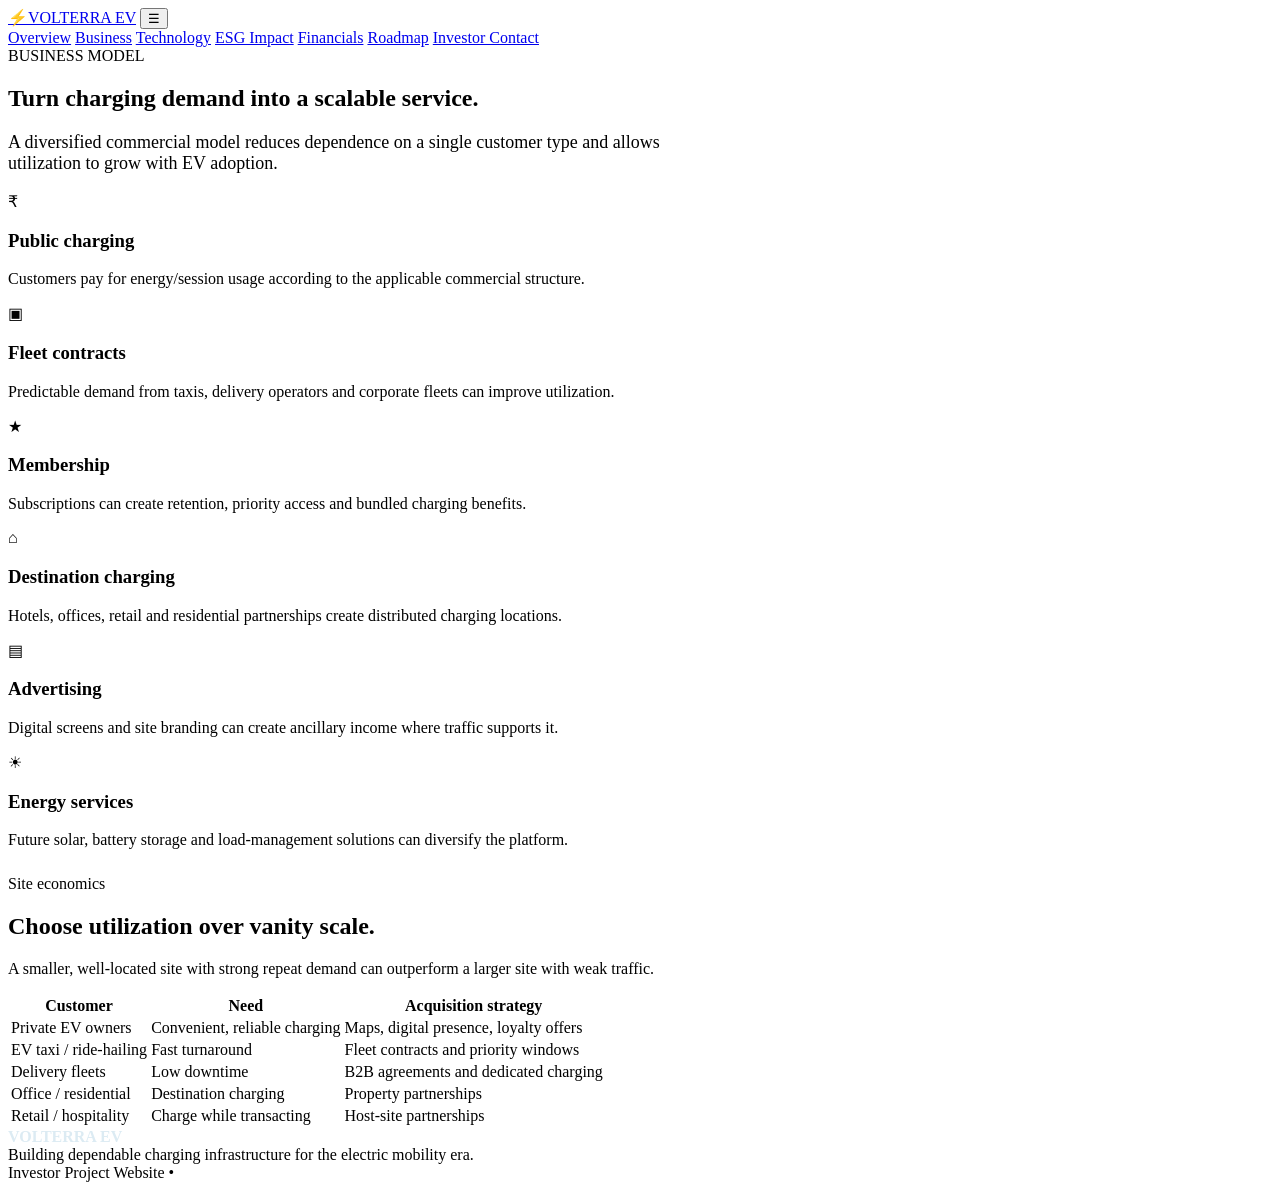
==== business.html @ 2afdd4a2 "Add files via upload" ====
<!doctype html>
<html lang="en"><head><meta charset="utf-8"><meta name="viewport" content="width=device-width,initial-scale=1">
<title>EV Charging Station Business Model | VOLTERRA EV</title><meta name="description" content="Investor project website for a scalable EV charging station business.">
<link rel="stylesheet" href="assets/style.css"></head><body>

    <nav class="nav"><div class="container nav-inner">
      <a class="brand" href="index.html"><span class="logo">⚡</span><span>VOLTERRA<span style="color:var(--green)"> EV</span></span></a>
      <button class="menu">☰</button>
      <div class="navlinks">
        <a class="" href="index.html">Overview</a>
        <a class="active" href="business.html">Business</a>
        <a class="" href="technology.html">Technology</a>
        <a class="" href="impact.html">ESG Impact</a>
        <a class="" href="financials.html">Financials</a>
        <a class="" href="roadmap.html">Roadmap</a>
        <a class="btn primary" href="investor.html">Investor Contact</a>
      </div>
    </div></nav>
    <main>
<section class="page-hero"><div class="container reveal"><span class="tag">BUSINESS MODEL</span><h1>Turn charging demand into a <span>scalable service.</span></h1><p style="max-width:720px;color:var(--muted);font-size:18px">A diversified commercial model reduces dependence on a single customer type and allows utilization to grow with EV adoption.</p></div></section>
<section><div class="container"><div class="cards">
<div class="card reveal"><div class="icon">₹</div><h3>Public charging</h3><p>Customers pay for energy/session usage according to the applicable commercial structure.</p></div>
<div class="card reveal"><div class="icon">▣</div><h3>Fleet contracts</h3><p>Predictable demand from taxis, delivery operators and corporate fleets can improve utilization.</p></div>
<div class="card reveal"><div class="icon">★</div><h3>Membership</h3><p>Subscriptions can create retention, priority access and bundled charging benefits.</p></div>
<div class="card reveal"><div class="icon">⌂</div><h3>Destination charging</h3><p>Hotels, offices, retail and residential partnerships create distributed charging locations.</p></div>
<div class="card reveal"><div class="icon">▤</div><h3>Advertising</h3><p>Digital screens and site branding can create ancillary income where traffic supports it.</p></div>
<div class="card reveal"><div class="icon">☀</div><h3>Energy services</h3><p>Future solar, battery storage and load-management solutions can diversify the platform.</p></div>
</div></div></section>
<section style="padding-top:10px"><div class="container"><div class="section-head reveal"><div class="kicker">Site economics</div><h2>Choose utilization over vanity scale.</h2><p>A smaller, well-located site with strong repeat demand can outperform a larger site with weak traffic.</p></div>
<div class="table-wrap reveal"><table><thead><tr><th>Customer</th><th>Need</th><th>Acquisition strategy</th></tr></thead><tbody>
<tr><td>Private EV owners</td><td>Convenient, reliable charging</td><td>Maps, digital presence, loyalty offers</td></tr>
<tr><td>EV taxi / ride-hailing</td><td>Fast turnaround</td><td>Fleet contracts and priority windows</td></tr>
<tr><td>Delivery fleets</td><td>Low downtime</td><td>B2B agreements and dedicated charging</td></tr>
<tr><td>Office / residential</td><td>Destination charging</td><td>Property partnerships</td></tr>
<tr><td>Retail / hospitality</td><td>Charge while transacting</td><td>Host-site partnerships</td></tr>
</tbody></table></div></div></section>
</main>
    <footer><div class="container footer-inner">
      <div><b style="color:#dcebf3">VOLTERRA EV</b><br>Building dependable charging infrastructure for the electric mobility era.</div>
      <div>Investor Project Website • <span id="year"></span></div>
    </div></footer>
    <script src="assets/app.js"></script></body></html>
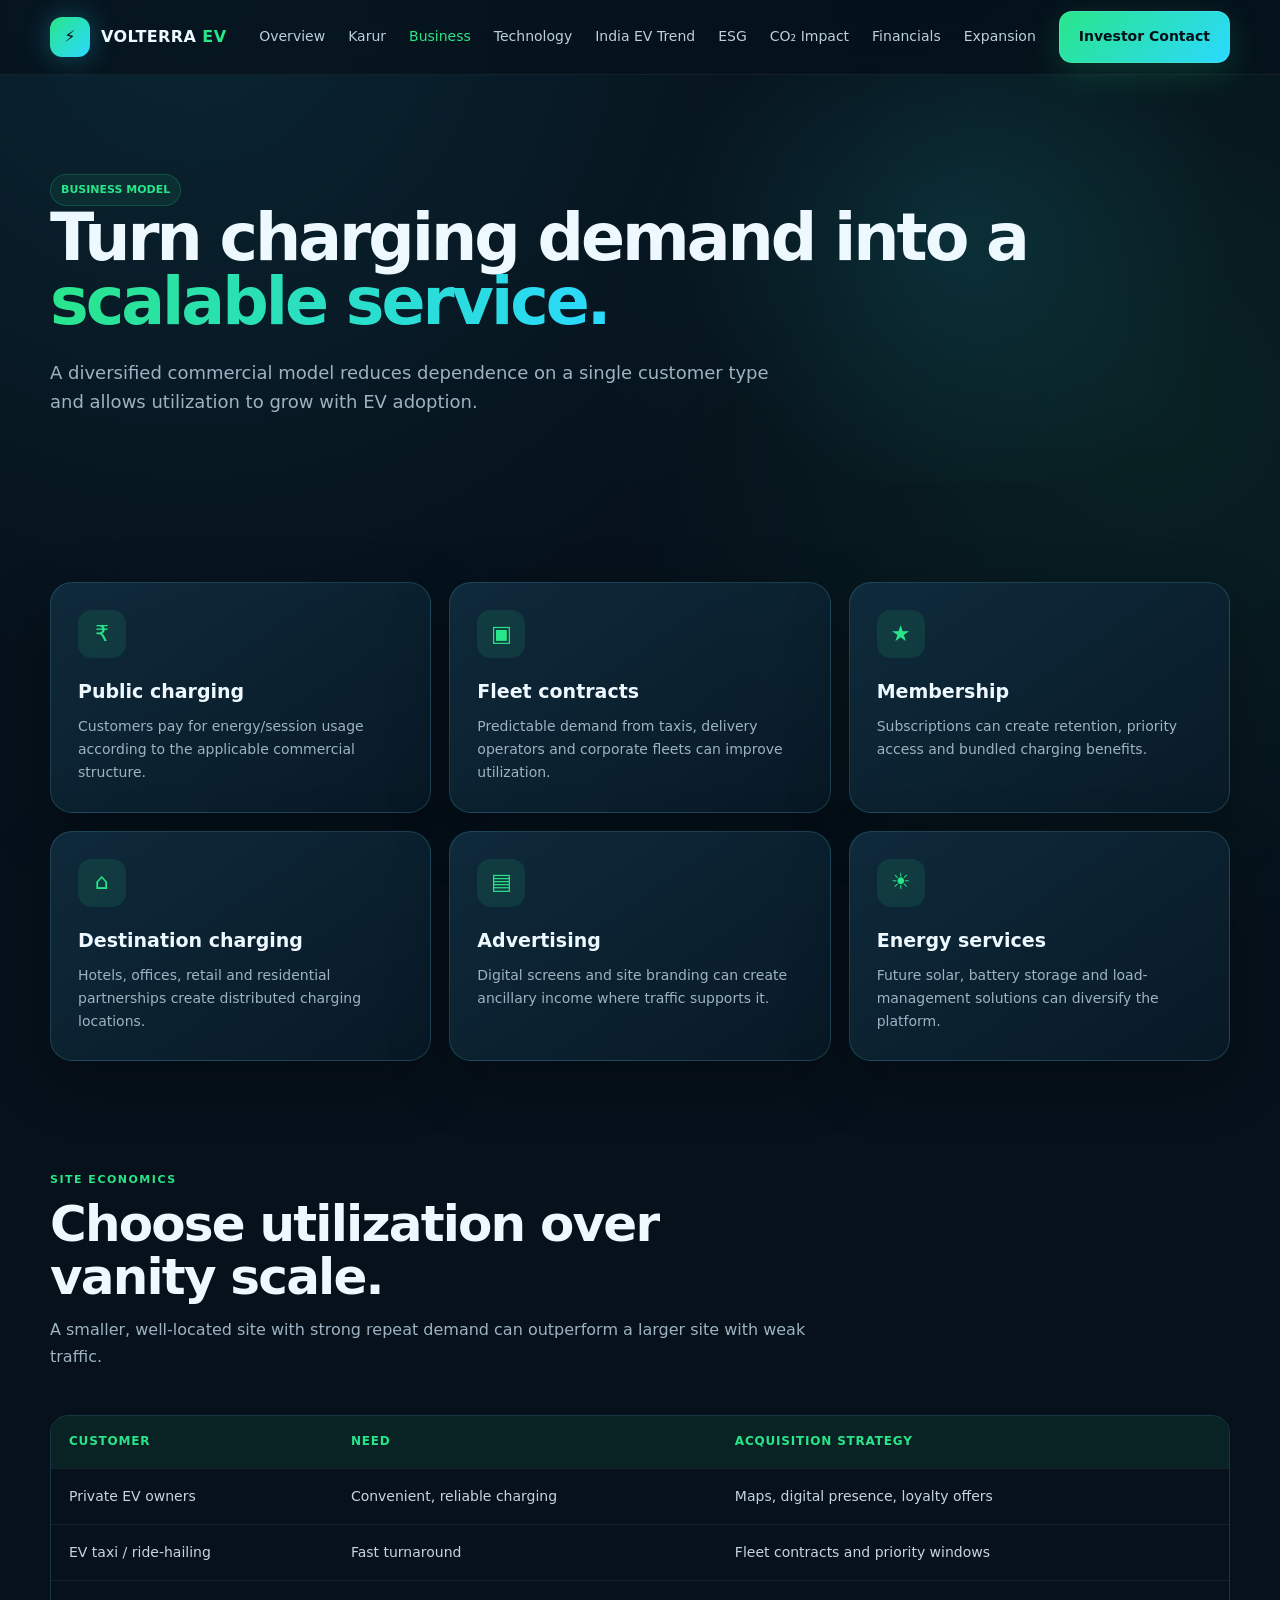
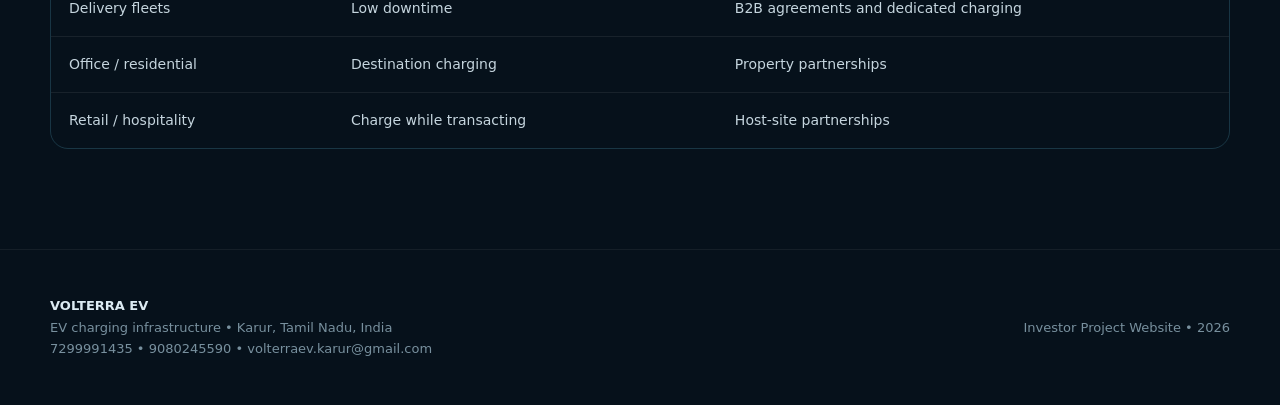
==== commit fca86980: "Add files via upload" ====
--- a/business.html
+++ b/business.html
@@ -1,22 +1,4 @@
-<!doctype html>
-<html lang="en"><head><meta charset="utf-8"><meta name="viewport" content="width=device-width,initial-scale=1">
-<title>EV Charging Station Business Model | VOLTERRA EV</title><meta name="description" content="Investor project website for a scalable EV charging station business.">
-<link rel="stylesheet" href="assets/style.css"></head><body>
-
-    <nav class="nav"><div class="container nav-inner">
-      <a class="brand" href="index.html"><span class="logo">⚡</span><span>VOLTERRA<span style="color:var(--green)"> EV</span></span></a>
-      <button class="menu">☰</button>
-      <div class="navlinks">
-        <a class="" href="index.html">Overview</a>
-        <a class="active" href="business.html">Business</a>
-        <a class="" href="technology.html">Technology</a>
-        <a class="" href="impact.html">ESG Impact</a>
-        <a class="" href="financials.html">Financials</a>
-        <a class="" href="roadmap.html">Roadmap</a>
-        <a class="btn primary" href="investor.html">Investor Contact</a>
-      </div>
-    </div></nav>
-    <main>
+<!doctype html><html lang="en"><head><meta charset="utf-8"><meta name="viewport" content="width=device-width,initial-scale=1"><title>EV Charging Station Business Model | VOLTERRA EV</title><meta name="description" content="VOLTERRA EV investor project website for EV charging infrastructure in Karur, Tamil Nadu, India."><link rel="stylesheet" href="assets/style.css"></head><body><nav class="nav"><div class="container nav-inner"><a class="brand" href="index.html"><span class="logo">⚡</span><span>VOLTERRA<span style="color:var(--green)"> EV</span></span></a><button class="menu">☰</button><div class="navlinks"><a class="" href="index.html">Overview</a><a class="" href="location.html">Karur</a><a class="active" href="business.html">Business</a><a class="" href="technology.html">Technology</a><a class="" href="india.html">India EV Trend</a><a class="" href="impact.html">ESG</a><a class="" href="co2.html">CO₂ Impact</a><a class="" href="financials.html">Financials</a><a class="" href="roadmap.html">Expansion</a><a class="btn primary" href="investor.html">Investor Contact</a></div></div></nav><main>
 <section class="page-hero"><div class="container reveal"><span class="tag">BUSINESS MODEL</span><h1>Turn charging demand into a <span>scalable service.</span></h1><p style="max-width:720px;color:var(--muted);font-size:18px">A diversified commercial model reduces dependence on a single customer type and allows utilization to grow with EV adoption.</p></div></section>
 <section><div class="container"><div class="cards">
 <div class="card reveal"><div class="icon">₹</div><h3>Public charging</h3><p>Customers pay for energy/session usage according to the applicable commercial structure.</p></div>
@@ -34,9 +16,4 @@
 <tr><td>Office / residential</td><td>Destination charging</td><td>Property partnerships</td></tr>
 <tr><td>Retail / hospitality</td><td>Charge while transacting</td><td>Host-site partnerships</td></tr>
 </tbody></table></div></div></section>
-</main>
-    <footer><div class="container footer-inner">
-      <div><b style="color:#dcebf3">VOLTERRA EV</b><br>Building dependable charging infrastructure for the electric mobility era.</div>
-      <div>Investor Project Website • <span id="year"></span></div>
-    </div></footer>
-    <script src="assets/app.js"></script></body></html>+</main><footer><div class="container footer-inner"><div><b style="color:#dcebf3">VOLTERRA EV</b><br>EV charging infrastructure • Karur, Tamil Nadu, India<br><a href="tel:+917299991435">7299991435</a> • <a href="tel:+919080245590">9080245590</a> • <a href="mailto:volterraev.karur@gmail.com">volterraev.karur@gmail.com</a></div><div>Investor Project Website • <span id="year"></span></div></div></footer><script src="assets/app.js"></script></body></html>
--- a/assets/style.css
+++ b/assets/style.css
@@ -0,0 +1,86 @@
+
+:root{
+  --bg:#06111b; --bg2:#091a27; --card:#0d2433; --card2:#102d3f;
+  --text:#eef8ff; --muted:#9db3c2; --green:#29e58a; --cyan:#2bd9ff;
+  --blue:#258cff; --line:rgba(111,218,255,.18); --danger:#ff6b6b;
+  --max:1180px; --radius:22px; --shadow:0 20px 60px rgba(0,0,0,.28);
+}
+*{box-sizing:border-box;margin:0;padding:0}
+html{scroll-behavior:smooth}
+body{font-family:Inter,ui-sans-serif,system-ui,-apple-system,Segoe UI,Roboto,Arial,sans-serif;background:
+radial-gradient(circle at 15% 0%,rgba(43,217,255,.10),transparent 30%),
+radial-gradient(circle at 90% 20%,rgba(41,229,138,.08),transparent 28%),var(--bg);
+color:var(--text);line-height:1.65;overflow-x:hidden}
+a{color:inherit;text-decoration:none}
+.container{width:min(var(--max),calc(100% - 40px));margin:auto}
+.nav{position:fixed;top:0;left:0;right:0;z-index:1000;background:rgba(6,17,27,.72);backdrop-filter:blur(18px);border-bottom:1px solid rgba(255,255,255,.06)}
+.nav-inner{height:74px;display:flex;align-items:center;justify-content:space-between;gap:20px}
+.brand{display:flex;align-items:center;gap:11px;font-weight:900;letter-spacing:.4px}
+.logo{width:40px;height:40px;border-radius:12px;display:grid;place-items:center;background:linear-gradient(135deg,var(--green),var(--cyan));color:#031018;box-shadow:0 0 28px rgba(43,217,255,.3)}
+.navlinks{display:flex;gap:23px;align-items:center;font-size:14px;color:#bcd0dc}
+.navlinks a:hover,.navlinks a.active{color:var(--green)}
+.menu{display:none;background:none;border:0;color:white;font-size:25px}
+.btn{display:inline-flex;align-items:center;justify-content:center;gap:9px;padding:13px 19px;border-radius:13px;border:1px solid rgba(255,255,255,.1);font-weight:800;font-size:14px;transition:.25s;cursor:pointer}
+.btn.primary{background:linear-gradient(135deg,var(--green),var(--cyan));color:#031018;box-shadow:0 10px 35px rgba(41,229,138,.18)}
+.btn.ghost{background:rgba(255,255,255,.04)}
+.btn:hover{transform:translateY(-2px);filter:brightness(1.06)}
+main{padding-top:74px}
+.hero{min-height:calc(100vh - 74px);display:grid;align-items:center;position:relative;overflow:hidden}
+.hero-grid{display:grid;grid-template-columns:1.05fr .95fr;gap:60px;align-items:center}
+.eyebrow{display:inline-flex;align-items:center;gap:8px;color:var(--green);font-weight:900;font-size:12px;text-transform:uppercase;letter-spacing:1.6px;margin-bottom:18px}
+.dot{width:7px;height:7px;background:var(--green);border-radius:50%;box-shadow:0 0 16px var(--green);animation:pulse 1.6s infinite}
+h1{font-size:clamp(43px,6vw,78px);line-height:.98;letter-spacing:-3px;margin-bottom:24px}
+h1 span{background:linear-gradient(100deg,var(--green),var(--cyan));-webkit-background-clip:text;background-clip:text;color:transparent}
+.hero p{font-size:18px;color:var(--muted);max-width:670px}
+.hero-actions{display:flex;gap:12px;margin-top:30px;flex-wrap:wrap}
+.energy-scene{height:510px;position:relative;display:grid;place-items:center}
+.station{width:250px;height:390px;border:1px solid rgba(43,217,255,.3);border-radius:28px;background:linear-gradient(145deg,#102d3f,#071722);box-shadow:0 0 70px rgba(43,217,255,.12),inset 0 0 50px rgba(41,229,138,.03);position:relative;z-index:3}
+.station-top{height:72px;border-bottom:1px solid var(--line);display:flex;align-items:center;justify-content:center;font-size:25px;font-weight:900}
+.station-screen{margin:28px auto;width:180px;height:110px;border-radius:17px;border:1px solid rgba(41,229,138,.4);background:#031018;display:grid;place-items:center;box-shadow:inset 0 0 25px rgba(41,229,138,.08)}
+.bolt{font-size:55px;color:var(--green);filter:drop-shadow(0 0 12px rgba(41,229,138,.7));animation:bolt 1.8s infinite}
+.port{position:absolute;left:30px;right:30px;bottom:36px;height:58px;border-radius:30px;background:#031018;border:1px solid rgba(255,255,255,.12);display:flex;align-items:center;justify-content:space-around}
+.port i{width:18px;height:18px;border-radius:50%;background:#162d3b;border:2px solid #607a8a}
+.cable{position:absolute;width:130px;height:180px;border:5px solid var(--cyan);border-left-color:transparent;border-bottom-color:transparent;border-radius:0 90px 0 0;right:-75px;top:180px;filter:drop-shadow(0 0 8px var(--cyan));transform:rotate(15deg)}
+.energy-ring{position:absolute;width:480px;height:480px;border:1px dashed rgba(43,217,255,.25);border-radius:50%;animation:spin 18s linear infinite}
+.energy-ring.r2{width:350px;height:350px;border-color:rgba(41,229,138,.18);animation-direction:reverse;animation-duration:12s}
+.current{position:absolute;height:2px;background:linear-gradient(90deg,transparent,var(--green),var(--cyan),transparent);width:100%;left:0;animation:current 3.2s linear infinite;opacity:.5}
+.current:nth-child(2){top:26%;animation-delay:.8s}.current:nth-child(3){top:68%;animation-delay:1.5s}.current:nth-child(4){top:84%;animation-delay:2.1s}
+section{padding:100px 0}
+.section-head{max-width:760px;margin-bottom:45px}
+.kicker{color:var(--green);font-weight:900;text-transform:uppercase;letter-spacing:1.5px;font-size:11px}
+.section-head h2{font-size:clamp(30px,4vw,50px);line-height:1.05;letter-spacing:-1.8px;margin:9px 0 14px}
+.section-head p{color:var(--muted);font-size:16px}
+.cards{display:grid;grid-template-columns:repeat(3,1fr);gap:18px}
+.card{background:linear-gradient(145deg,rgba(16,45,63,.9),rgba(9,26,39,.9));border:1px solid var(--line);border-radius:var(--radius);padding:27px;box-shadow:var(--shadow);position:relative;overflow:hidden}
+.card:before{content:"";position:absolute;inset:-2px;background:linear-gradient(120deg,transparent 30%,rgba(43,217,255,.08),transparent 60%);transform:translateX(-100%);transition:1s}
+.card:hover:before{transform:translateX(100%)}
+.icon{width:48px;height:48px;border-radius:14px;display:grid;place-items:center;background:rgba(41,229,138,.1);color:var(--green);font-size:22px;margin-bottom:18px}
+.card h3{font-size:19px;margin-bottom:8px}.card p{color:var(--muted);font-size:14px}
+.stats{display:grid;grid-template-columns:repeat(4,1fr);gap:14px;margin-top:28px}
+.stat{padding:25px;border-radius:18px;background:rgba(255,255,255,.035);border:1px solid rgba(255,255,255,.07)}
+.stat strong{display:block;font-size:31px;color:var(--green)}.stat span{font-size:12px;color:var(--muted)}
+.timeline{position:relative;margin-top:25px}.timeline:before{content:"";position:absolute;left:30px;top:0;bottom:0;width:2px;background:linear-gradient(var(--green),var(--cyan),transparent)}
+.phase{display:grid;grid-template-columns:70px 1fr;gap:25px;margin:0 0 30px;position:relative}
+.phase-dot{width:62px;height:62px;border-radius:50%;display:grid;place-items:center;background:#071722;border:2px solid var(--green);color:var(--green);font-weight:900;z-index:2;box-shadow:0 0 24px rgba(41,229,138,.18)}
+.phase-card{padding:24px;border-radius:18px;background:rgba(255,255,255,.035);border:1px solid rgba(255,255,255,.08)}
+.phase-card h3{margin-bottom:6px}.phase-card p{color:var(--muted);font-size:14px}
+.table-wrap{overflow:auto;border-radius:18px;border:1px solid var(--line)}
+table{width:100%;border-collapse:collapse;min-width:680px}th,td{padding:16px 18px;text-align:left;border-bottom:1px solid rgba(255,255,255,.07);font-size:14px}th{background:rgba(41,229,138,.08);color:var(--green);font-size:12px;text-transform:uppercase;letter-spacing:.8px}td{color:#c5d5de}tr:last-child td{border-bottom:0}
+.split{display:grid;grid-template-columns:1fr 1fr;gap:30px;align-items:center}
+.visual{border-radius:28px;min-height:380px;background:radial-gradient(circle at 50% 45%,rgba(41,229,138,.13),transparent 30%),#081925;border:1px solid var(--line);display:grid;place-items:center;position:relative;overflow:hidden}
+.co2{width:230px;height:230px;border-radius:50%;border:1px solid rgba(41,229,138,.5);display:grid;place-items:center;text-align:center;box-shadow:0 0 60px rgba(41,229,138,.12);animation:float 4s ease-in-out infinite}
+.co2 strong{font-size:43px;color:var(--green);display:block}.co2 span{font-size:12px;color:var(--muted)}
+.bars{height:240px;display:flex;align-items:end;gap:20px}.bar{width:55px;border-radius:9px 9px 0 0;background:linear-gradient(var(--cyan),var(--green));box-shadow:0 0 20px rgba(43,217,255,.15);animation:grow 1.4s ease both}.bar:nth-child(1){height:55px}.bar:nth-child(2){height:100px;animation-delay:.12s}.bar:nth-child(3){height:150px;animation-delay:.24s}.bar:nth-child(4){height:205px;animation-delay:.36s}
+.form-card{max-width:720px;margin:auto;background:linear-gradient(145deg,#102d3f,#071722);border:1px solid var(--line);border-radius:25px;padding:32px;box-shadow:var(--shadow)}
+.form-grid{display:grid;grid-template-columns:1fr 1fr;gap:15px}.field{display:flex;flex-direction:column;gap:7px}.field.full{grid-column:1/-1}.field label{font-size:12px;color:#9fb3bf;font-weight:800}.field input,.field textarea,.field select{background:#06131e;border:1px solid rgba(255,255,255,.1);border-radius:11px;padding:13px;color:white;outline:none}.field textarea{min-height:120px;resize:vertical}.field input:focus,.field textarea:focus,.field select:focus{border-color:var(--green);box-shadow:0 0 0 3px rgba(41,229,138,.08)}
+footer{padding:45px 0;border-top:1px solid rgba(255,255,255,.06);color:#78909e;font-size:13px}.footer-inner{display:flex;justify-content:space-between;gap:20px;align-items:center}
+.reveal{opacity:0;transform:translateY(24px);transition:opacity .7s ease,transform .7s ease}.reveal.visible{opacity:1;transform:none}
+.page-hero{padding:100px 0 65px;background:radial-gradient(circle at 75% 40%,rgba(43,217,255,.11),transparent 28%)}
+.page-hero h1{font-size:clamp(40px,6vw,65px)}
+.tag{display:inline-block;padding:6px 10px;border-radius:999px;background:rgba(41,229,138,.08);border:1px solid rgba(41,229,138,.2);color:var(--green);font-size:11px;font-weight:900}
+.notice{padding:18px 20px;border-left:3px solid var(--green);background:rgba(41,229,138,.06);border-radius:0 14px 14px 0;color:#b7cbd6}
+.range{width:100%;accent-color:var(--green)}
+.calc-grid{display:grid;grid-template-columns:.9fr 1.1fr;gap:20px}.calc-result{padding:30px;border-radius:20px;background:#06131e;border:1px solid var(--line)}.calc-result strong{font-size:40px;color:var(--green);display:block}.calc-result small{color:var(--muted)}
+@keyframes pulse{50%{opacity:.3;box-shadow:0 0 4px var(--green)}}@keyframes bolt{0%,100%{transform:scale(1)}50%{transform:scale(1.12) rotate(-3deg)}}@keyframes spin{to{transform:rotate(360deg)}}@keyframes current{0%{transform:translateX(-100%)}100%{transform:translateX(100%)}}@keyframes float{50%{transform:translateY(-10px)}}@keyframes grow{from{transform:scaleY(0);transform-origin:bottom}}
+@media(max-width:850px){.navlinks{display:none}.menu{display:block}.navlinks.open{display:flex;position:absolute;top:74px;left:0;right:0;padding:20px;background:#06111b;flex-direction:column;align-items:flex-start}.hero-grid,.split,.calc-grid{grid-template-columns:1fr}.energy-scene{height:430px}.cards{grid-template-columns:1fr 1fr}.stats{grid-template-columns:1fr 1fr}.form-grid{grid-template-columns:1fr}.field.full{grid-column:auto}.footer-inner{flex-direction:column;align-items:flex-start}}
+@media(max-width:560px){.container{width:min(var(--max),calc(100% - 28px))}.cards{grid-template-columns:1fr}.stats{grid-template-columns:1fr 1fr}section{padding:75px 0}h1{letter-spacing:-2px}.energy-scene{transform:scale(.82);margin:-35px 0}.phase{grid-template-columns:52px 1fr}.phase-dot{width:52px;height:52px}.timeline:before{left:25px}}
